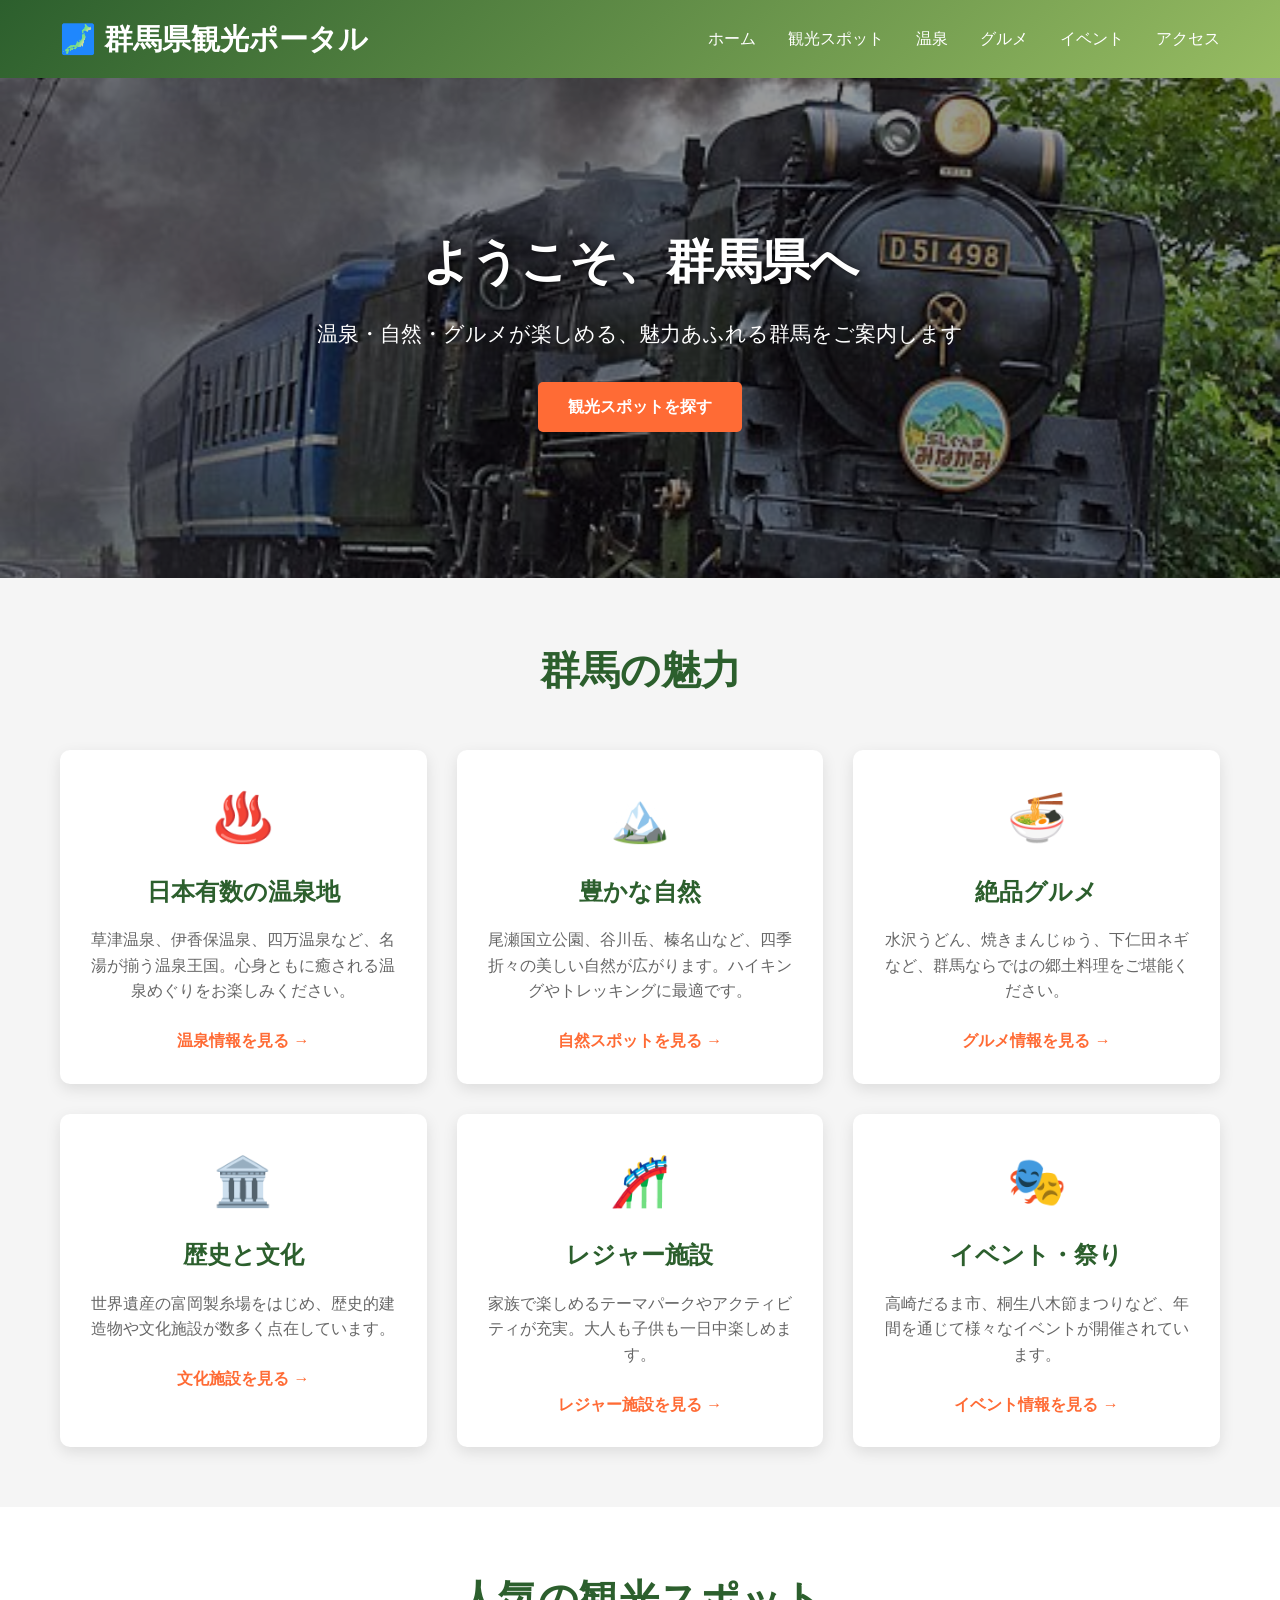
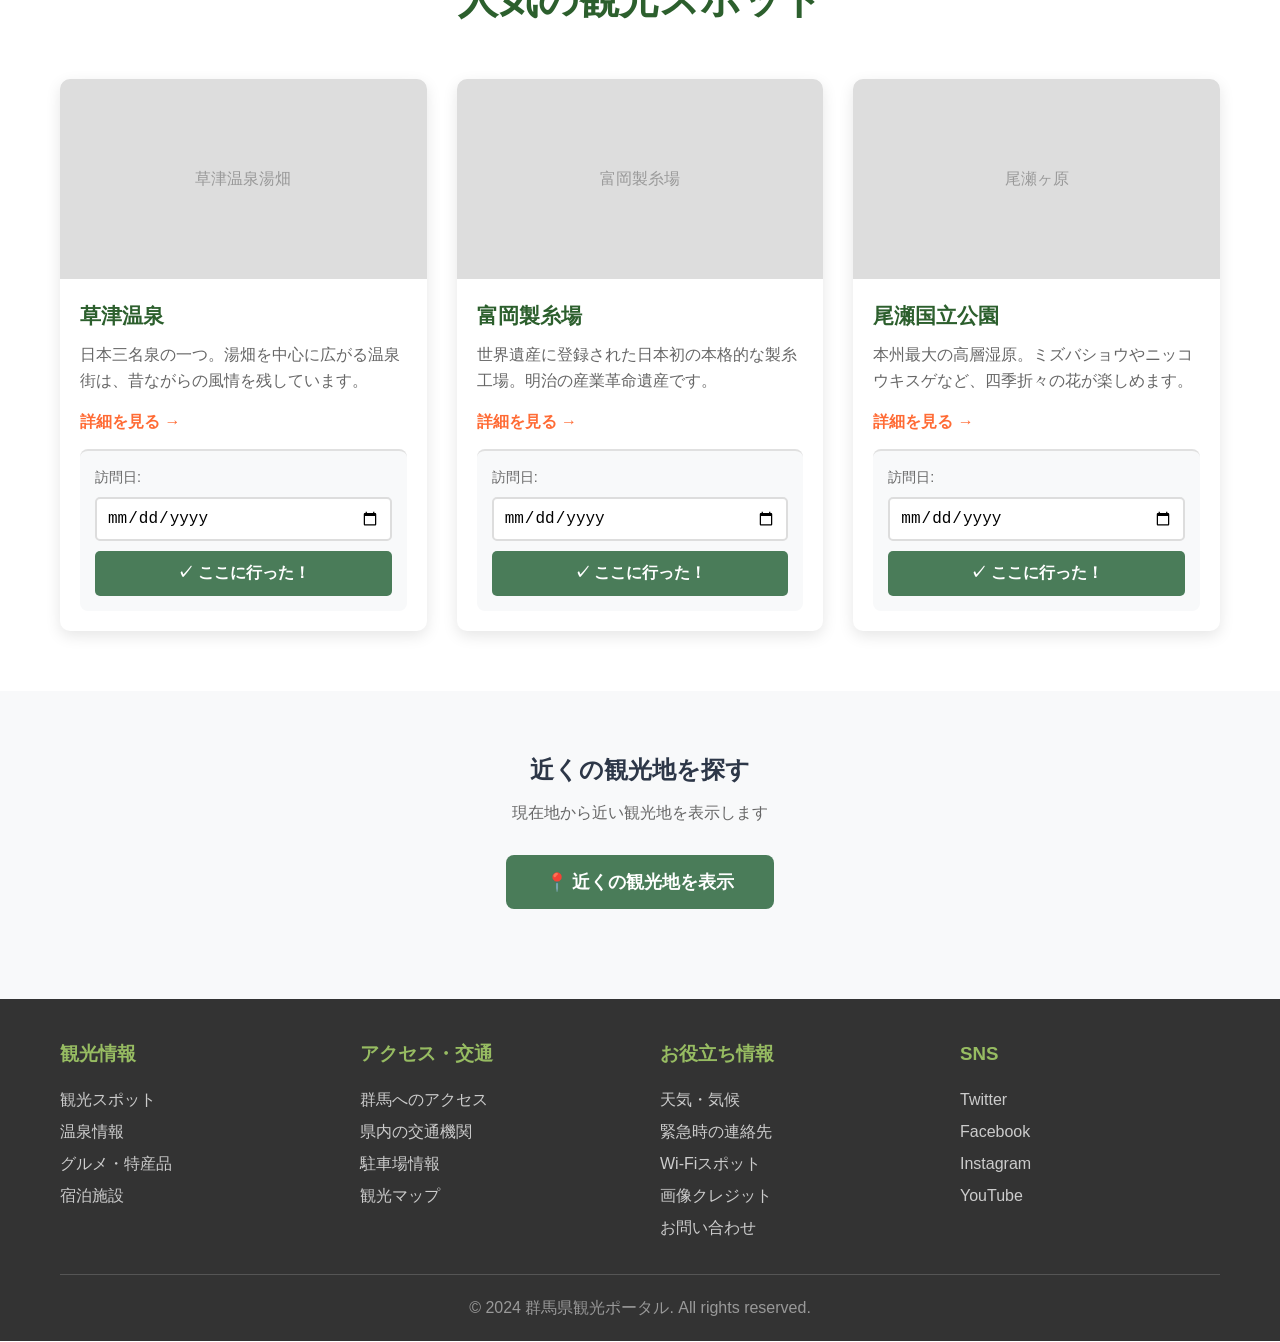
==== frontend/index.html @ a078319c "Initial commit" ====
<!DOCTYPE html>
<html lang="ja">
<head>
    <meta charset="UTF-8">
    <meta name="viewport" content="width=device-width, initial-scale=1.0">
    <title>群馬県観光ポータル - ぐんまの魅力を発見</title>
    <link rel="stylesheet" href="styles.css">
</head>
<body>
    <header>
        <div class="container">
            <div class="header-content">
                <div class="logo">🗾 群馬県観光ポータル</div>
                <nav>
                    <ul>
                        <li><a href="index.html">ホーム</a></li>
                        <li><a href="spots.html">観光スポット</a></li>
                        <li><a href="onsen.html">温泉</a></li>
                        <li><a href="gourmet.html">グルメ</a></li>
                        <li><a href="events.html">イベント</a></li>
                        <li><a href="access.html">アクセス</a></li>
                    </ul>
                </nav>
            </div>
        </div>
    </header>

    <section class="hero">
        <div class="hero-overlay"></div>
        <div class="hero-content">
            <h1>ようこそ、群馬県へ</h1>
            <p>温泉・自然・グルメが楽しめる、魅力あふれる群馬をご案内します</p>
            <a href="spots.html" class="btn">観光スポットを探す</a>
        </div>
    </section>

    <section class="features">
        <div class="container">
            <h2>群馬の魅力</h2>
            <div class="feature-grid">
                <div class="feature-card">
                    <div class="feature-icon">♨️</div>
                    <h3>日本有数の温泉地</h3>
                    <p>草津温泉、伊香保温泉、四万温泉など、名湯が揃う温泉王国。心身ともに癒される温泉めぐりをお楽しみください。</p>
                    <a href="onsen.html" class="feature-link">温泉情報を見る →</a>
                </div>
                <div class="feature-card">
                    <div class="feature-icon">🏔️</div>
                    <h3>豊かな自然</h3>
                    <p>尾瀬国立公園、谷川岳、榛名山など、四季折々の美しい自然が広がります。ハイキングやトレッキングに最適です。</p>
                    <a href="nature.html" class="feature-link">自然スポットを見る →</a>
                </div>
                <div class="feature-card">
                    <div class="feature-icon">🍜</div>
                    <h3>絶品グルメ</h3>
                    <p>水沢うどん、焼きまんじゅう、下仁田ネギなど、群馬ならではの郷土料理をご堪能ください。</p>
                    <a href="gourmet.html" class="feature-link">グルメ情報を見る →</a>
                </div>
                <div class="feature-card">
                    <div class="feature-icon">🏛️</div>
                    <h3>歴史と文化</h3>
                    <p>世界遺産の富岡製糸場をはじめ、歴史的建造物や文化施設が数多く点在しています。</p>
                    <a href="culture.html" class="feature-link">文化施設を見る →</a>
                </div>
                <div class="feature-card">
                    <div class="feature-icon">🎢</div>
                    <h3>レジャー施設</h3>
                    <p>家族で楽しめるテーマパークやアクティビティが充実。大人も子供も一日中楽しめます。</p>
                    <a href="leisure.html" class="feature-link">レジャー施設を見る →</a>
                </div>
                <div class="feature-card">
                    <div class="feature-icon">🎭</div>
                    <h3>イベント・祭り</h3>
                    <p>高崎だるま市、桐生八木節まつりなど、年間を通じて様々なイベントが開催されています。</p>
                    <a href="events.html" class="feature-link">イベント情報を見る →</a>
                </div>
            </div>
        </div>
    </section>

    <section class="popular">
        <div class="container">
            <h2>人気の観光スポット</h2>
            <div class="spot-grid">
                <div class="spot-card">
                    <div class="spot-image">草津温泉湯畑</div>
                    <div class="spot-content">
                        <h3>草津温泉</h3>
                        <p>日本三名泉の一つ。湯畑を中心に広がる温泉街は、昔ながらの風情を残しています。</p>
                        <a href="spots/kusatsu.html" class="spot-link">詳細を見る →</a>

                        <!-- チェックイン機能 -->
                        <div class="checkin-section">
                            <label for="visit-date-kusatsu">訪問日:</label>
                            <input type="date" id="visit-date-kusatsu" class="checkin-date" />
                            <button class="checkin-btn" onclick="checkIn('草津温泉', 'kusatsu')">
                                ✓ ここに行った！
                            </button>
                            <div id="checkin-display-kusatsu" class="checkin-display"></div>
                        </div>
                    </div>
                </div>
                <div class="spot-card">
                    <div class="spot-image">富岡製糸場</div>
                    <div class="spot-content">
                        <h3>富岡製糸場</h3>
                        <p>世界遺産に登録された日本初の本格的な製糸工場。明治の産業革命遺産です。</p>
                        <a href="spots/tomioka.html" class="spot-link">詳細を見る →</a>

                        <!-- チェックイン機能 -->
                        <div class="checkin-section">
                            <label for="visit-date-tomioka">訪問日:</label>
                            <input type="date" id="visit-date-tomioka" class="checkin-date" />
                            <button class="checkin-btn" onclick="checkIn('富岡製糸場', 'tomioka')">
                                ✓ ここに行った！
                            </button>
                            <div id="checkin-display-tomioka" class="checkin-display"></div>
                        </div>
                    </div>
                </div>
                <div class="spot-card">
                    <div class="spot-image">尾瀬ヶ原</div>
                    <div class="spot-content">
                        <h3>尾瀬国立公園</h3>
                        <p>本州最大の高層湿原。ミズバショウやニッコウキスゲなど、四季折々の花が楽しめます。</p>
                        <a href="spots/oze.html" class="spot-link">詳細を見る →</a>

                        <!-- チェックイン機能 -->
                        <div class="checkin-section">
                            <label for="visit-date-oze">訪問日:</label>
                            <input type="date" id="visit-date-oze" class="checkin-date" />
                            <button class="checkin-btn" onclick="checkIn('尾瀬国立公園', 'oze')">
                                ✓ ここに行った！
                            </button>
                            <div id="checkin-display-oze" class="checkin-display"></div>
                        </div>
                    </div>
                </div>
            </div>
        </div>
    </section>

    <section class="nearby-spots">
        <div class="container">
            <h2>近くの観光地を探す</h2>
            <p>現在地から近い観光地を表示します</p>
            <button id="show-nearby-btn" class="nearby-btn">📍 近くの観光地を表示</button>
            <div id="nearby-results" class="nearby-results"></div>
        </div>
    </section>

    <footer>
        <div class="container">
            <div class="footer-content">
                <div class="footer-section">
                    <h3>観光情報</h3>
                    <ul>
                        <li><a href="spots.html">観光スポット</a></li>
                        <li><a href="onsen.html">温泉情報</a></li>
                        <li><a href="gourmet.html">グルメ・特産品</a></li>
                        <li><a href="accommodation.html">宿泊施設</a></li>
                    </ul>
                </div>
                <div class="footer-section">
                    <h3>アクセス・交通</h3>
                    <ul>
                        <li><a href="access.html">群馬へのアクセス</a></li>
                        <li><a href="transport.html">県内の交通機関</a></li>
                        <li><a href="parking.html">駐車場情報</a></li>
                        <li><a href="map.html">観光マップ</a></li>
                    </ul>
                </div>
                <div class="footer-section">
                    <h3>お役立ち情報</h3>
                    <ul>
                        <li><a href="weather.html">天気・気候</a></li>
                        <li><a href="emergency.html">緊急時の連絡先</a></li>
                        <li><a href="wifi.html">Wi-Fiスポット</a></li>
                        <li><a href="credits.html">画像クレジット</a></li>
                        <li><a href="contact.html">お問い合わせ</a></li>
                    </ul>
                </div>
                <div class="footer-section">
                    <h3>SNS</h3>
                    <ul>
                        <li><a href="#">Twitter</a></li>
                        <li><a href="#">Facebook</a></li>
                        <li><a href="#">Instagram</a></li>
                        <li><a href="#">YouTube</a></li>
                    </ul>
                </div>
            </div>
            <div class="footer-bottom">
                <p>&copy; 2024 群馬県観光ポータル. All rights reserved.</p>
            </div>
        </div>
    </footer>

    <style>
        /* チェックイン機能のスタイル */
        .checkin-section {
            margin-top: 15px;
            padding: 15px;
            background: #f8f9fa;
            border-radius: 8px;
            border-top: 2px solid #e0e0e0;
        }

        .checkin-section label {
            display: block;
            font-size: 0.9rem;
            color: #666;
            margin-bottom: 8px;
            font-weight: 500;
        }

        .checkin-date {
            width: 100%;
            padding: 10px;
            border: 2px solid #ddd;
            border-radius: 5px;
            font-size: 1rem;
            margin-bottom: 10px;
            transition: border-color 0.3s;
        }

        .checkin-date:focus {
            outline: none;
            border-color: #4a7c59;
        }

        .checkin-btn {
            width: 100%;
            padding: 12px;
            background: #4a7c59;
            color: white;
            border: none;
            border-radius: 5px;
            font-size: 1rem;
            font-weight: bold;
            cursor: pointer;
            transition: background 0.3s;
        }

        .checkin-btn:hover {
            background: #3a6249;
        }

        .checkin-btn:active {
            transform: scale(0.98);
        }

        .checkin-display {
            margin-top: 10px;
            padding: 10px;
            background: #e8f5e9;
            border-left: 4px solid #4a7c59;
            border-radius: 4px;
            font-size: 0.9rem;
            color: #2e7d32;
            font-weight: 500;
            display: none;
        }

        .checkin-display.show {
            display: block;
        }

        /* 近くの観光地セクションのスタイル */
        .nearby-spots {
            padding: 60px 0;
            background: #f8f9fa;
        }

        .nearby-spots h2 {
            text-align: center;
            color: #2d3748;
            margin-bottom: 10px;
        }

        .nearby-spots p {
            text-align: center;
            color: #666;
            margin-bottom: 30px;
        }

        .nearby-btn {
            display: block;
            margin: 0 auto 30px;
            padding: 15px 40px;
            background: #4a7c59;
            color: white;
            border: none;
            border-radius: 8px;
            font-size: 1.1rem;
            font-weight: bold;
            cursor: pointer;
            transition: background 0.3s;
        }

        .nearby-btn:hover {
            background: #3a6249;
        }

        .nearby-results {
            max-width: 800px;
            margin: 0 auto;
        }

        .nearby-spot-item {
            background: white;
            padding: 20px;
            margin-bottom: 15px;
            border-radius: 8px;
            box-shadow: 0 2px 4px rgba(0,0,0,0.1);
            display: flex;
            justify-content: space-between;
            align-items: center;
        }

        .nearby-spot-name {
            font-size: 1.1rem;
            font-weight: bold;
            color: #2d3748;
        }

        .nearby-spot-distance {
            font-size: 1rem;
            color: #4a7c59;
            font-weight: bold;
        }

        .nearby-loading {
            text-align: center;
            padding: 40px;
            color: #666;
            font-size: 1.1rem;
        }

        .nearby-error {
            text-align: center;
            padding: 40px;
            color: #e53e3e;
            font-size: 1.1rem;
        }
    </style>

    <script>
        /**
         * チェックイン機能
         * バグ: 未来の日付でもチェックインできてしまう
         */
        function checkIn(spotName, spotId) {
            const dateInput = document.getElementById(`visit-date-${spotId}`);
            const selectedDate = dateInput.value;

            // 日付が選択されていないかチェックしていない
            // 未来の日付かどうかをチェックしていない

            if (selectedDate) {
                // localStorageに保存
                const checkinData = {
                    spot: spotName,
                    date: selectedDate,
                    checkedAt: new Date().toISOString()
                };

                localStorage.setItem(`checkin_${spotId}`, JSON.stringify(checkinData));

                alert(`${spotName}へのチェックインを記録しました！\n訪問日: ${selectedDate}`);

                // 日付入力をクリア
                dateInput.value = '';

                // 表示を更新
                updateCheckinDisplay(spotId);
            } else {
                alert('訪問日を選択してください');
            }
        }

        /**
         * チェックイン履歴の表示を更新
         */
        function updateCheckinDisplay(spotId) {
            const checkinData = localStorage.getItem(`checkin_${spotId}`);
            const displayElement = document.getElementById(`checkin-display-${spotId}`);

            if (checkinData && displayElement) {
                const data = JSON.parse(checkinData);
                displayElement.textContent = `✓ ${data.date} に訪問済み`;
                displayElement.classList.add('show');
            }
        }

        // ページ読み込み時に過去のチェックイン情報を表示
        window.addEventListener('DOMContentLoaded', function() {
            const spots = ['kusatsu', 'tomioka', 'oze'];
            spots.forEach(spotId => {
                updateCheckinDisplay(spotId);
            });

            // 近くの観光地表示ボタンのイベントリスナー
            const showNearbyBtn = document.getElementById('show-nearby-btn');
            if (showNearbyBtn) {
                showNearbyBtn.addEventListener('click', showNearbySpots);
            }
        });

        /**
         * 近くの観光地を表示する機能
         * formatDistance関数がundefinedを返すため、距離が正しく表示されない
         */
        async function showNearbySpots() {
            const resultsDiv = document.getElementById('nearby-results');

            // ローディング表示
            resultsDiv.innerHTML = '<div class="nearby-loading">現在地を取得中...</div>';

            // Geolocation APIで現在地を取得
            if (navigator.geolocation) {
                navigator.geolocation.getCurrentPosition(
                    async function(position) {
                        const lat = position.coords.latitude;
                        const lon = position.coords.longitude;

                        // ローディング表示を更新
                        resultsDiv.innerHTML = '<div class="nearby-loading">近くの観光地を検索中...</div>';

                        try {
                            // API呼び出し（api-client.jsを読み込む必要がある）
                            const response = await fetch(`/api/spots/nearby?lat=${lat}&lon=${lon}`);
                            const spots = await response.json();

                            // 結果を表示
                            if (spots.length === 0) {
                                resultsDiv.innerHTML = '<div class="nearby-error">近くの観光地が見つかりませんでした</div>';
                            } else {
                                let html = '';
                                spots.forEach(spot => {
                                    // formatDistance関数がundefinedを返す
                                    const distance = formatDistance(spot.distance);
                                    html += `
                                        <div class="nearby-spot-item">
                                            <div class="nearby-spot-name">${spot.spot_name}</div>
                                            <div class="nearby-spot-distance">${distance}</div>
                                        </div>
                                    `;
                                });
                                resultsDiv.innerHTML = html;
                            }
                        } catch (error) {
                            console.error('エラー:', error);
                            resultsDiv.innerHTML = '<div class="nearby-error">観光地の取得に失敗しました</div>';
                        }
                    },
                    function(error) {
                        console.error('位置情報取得エラー:', error);
                        resultsDiv.innerHTML = '<div class="nearby-error">現在地を取得できませんでした。位置情報の使用を許可してください。</div>';
                    }
                );
            } else {
                resultsDiv.innerHTML = '<div class="nearby-error">お使いのブラウザは位置情報に対応していません</div>';
            }
        }
    </script>

    <!-- api-client.jsを読み込む -->
    <script src="api-client.js"></script>
</body>
</html>
---- frontend/styles.css ----
* {
    margin: 0;
    padding: 0;
    box-sizing: border-box;
}

body {
    font-family: 'Helvetica Neue', Arial, 'Hiragino Sans', Meiryo, sans-serif;
    line-height: 1.6;
    color: #333;
}

header {
    background: linear-gradient(135deg, #2c5f2d 0%, #97bc62 100%);
    color: white;
    padding: 1rem 0;
    box-shadow: 0 2px 5px rgba(0,0,0,0.1);
}

.container {
    max-width: 1200px;
    margin: 0 auto;
    padding: 0 20px;
}

.header-content {
    display: flex;
    justify-content: space-between;
    align-items: center;
}

.logo {
    font-size: 1.8rem;
    font-weight: bold;
}

nav ul {
    display: flex;
    list-style: none;
    gap: 2rem;
}

nav a {
    color: white;
    text-decoration: none;
    transition: opacity 0.3s;
}

nav a:hover {
    opacity: 0.8;
}

.hero {
    background: url('assets/images/ui/hero-bg.jpg') center/cover;
    height: 500px;
    display: flex;
    align-items: center;
    justify-content: center;
    text-align: center;
    color: white;
    position: relative;
    background-color: #4a7c59;
}

.hero-overlay {
    background: rgba(0,0,0,0.4);
    position: absolute;
    top: 0;
    left: 0;
    right: 0;
    bottom: 0;
}

.hero-content {
    position: relative;
    z-index: 1;
}

.hero h1 {
    font-size: 3rem;
    margin-bottom: 1rem;
    text-shadow: 2px 2px 4px rgba(0,0,0,0.5);
}

.hero p {
    font-size: 1.3rem;
    margin-bottom: 2rem;
}

.btn {
    display: inline-block;
    padding: 12px 30px;
    background: #ff6b35;
    color: white;
    text-decoration: none;
    border-radius: 5px;
    transition: background 0.3s;
    font-weight: bold;
}

.btn:hover {
    background: #e55a2b;
}

.features {
    padding: 60px 0;
    background: #f5f5f5;
}

.features h2 {
    text-align: center;
    font-size: 2.5rem;
    margin-bottom: 3rem;
    color: #2c5f2d;
}

.feature-grid {
    display: grid;
    grid-template-columns: repeat(auto-fit, minmax(300px, 1fr));
    gap: 30px;
}

.feature-card {
    background: white;
    padding: 30px;
    border-radius: 10px;
    box-shadow: 0 5px 15px rgba(0,0,0,0.1);
    transition: transform 0.3s, box-shadow 0.3s;
    text-align: center;
}

.feature-card:hover {
    transform: translateY(-5px);
    box-shadow: 0 10px 25px rgba(0,0,0,0.15);
}

.feature-icon {
    font-size: 3rem;
    margin-bottom: 1rem;
}

.feature-card h3 {
    font-size: 1.5rem;
    margin-bottom: 1rem;
    color: #2c5f2d;
}

.feature-card p {
    color: #666;
    margin-bottom: 1.5rem;
}

.feature-link {
    color: #ff6b35;
    text-decoration: none;
    font-weight: bold;
    display: inline-flex;
    align-items: center;
    gap: 5px;
}

.feature-link:hover {
    text-decoration: underline;
}

.popular {
    padding: 60px 0;
}

.popular h2 {
    text-align: center;
    font-size: 2.5rem;
    margin-bottom: 3rem;
    color: #2c5f2d;
}

.spot-grid {
    display: grid;
    grid-template-columns: repeat(auto-fit, minmax(350px, 1fr));
    gap: 30px;
}

.spot-card {
    background: white;
    border-radius: 10px;
    overflow: hidden;
    box-shadow: 0 5px 15px rgba(0,0,0,0.1);
    transition: transform 0.3s;
}

.spot-card:hover {
    transform: scale(1.03);
}

.spot-image {
    height: 200px;
    background: #ddd;
    display: flex;
    align-items: center;
    justify-content: center;
    color: #999;
}

.spot-content {
    padding: 20px;
}

.spot-content h3 {
    font-size: 1.3rem;
    margin-bottom: 10px;
    color: #2c5f2d;
}

.spot-content p {
    color: #666;
    margin-bottom: 15px;
}

.spot-link {
    color: #ff6b35;
    text-decoration: none;
    font-weight: bold;
}

footer {
    background: #333;
    color: white;
    padding: 40px 0 20px;
}

.footer-content {
    display: grid;
    grid-template-columns: repeat(auto-fit, minmax(250px, 1fr));
    gap: 40px;
    margin-bottom: 30px;
}

.footer-section h3 {
    margin-bottom: 15px;
    color: #97bc62;
}

.footer-section ul {
    list-style: none;
}

.footer-section a {
    color: #ccc;
    text-decoration: none;
    line-height: 2;
}

.footer-section a:hover {
    color: white;
}

.footer-bottom {
    text-align: center;
    padding-top: 20px;
    border-top: 1px solid #555;
    color: #999;
}

@media (max-width: 768px) {
    .header-content {
        flex-direction: column;
        gap: 1rem;
    }

    nav ul {
        flex-direction: column;
        gap: 1rem;
        text-align: center;
    }

    .hero h1 {
        font-size: 2rem;
    }

    .hero p {
        font-size: 1rem;
    }
}
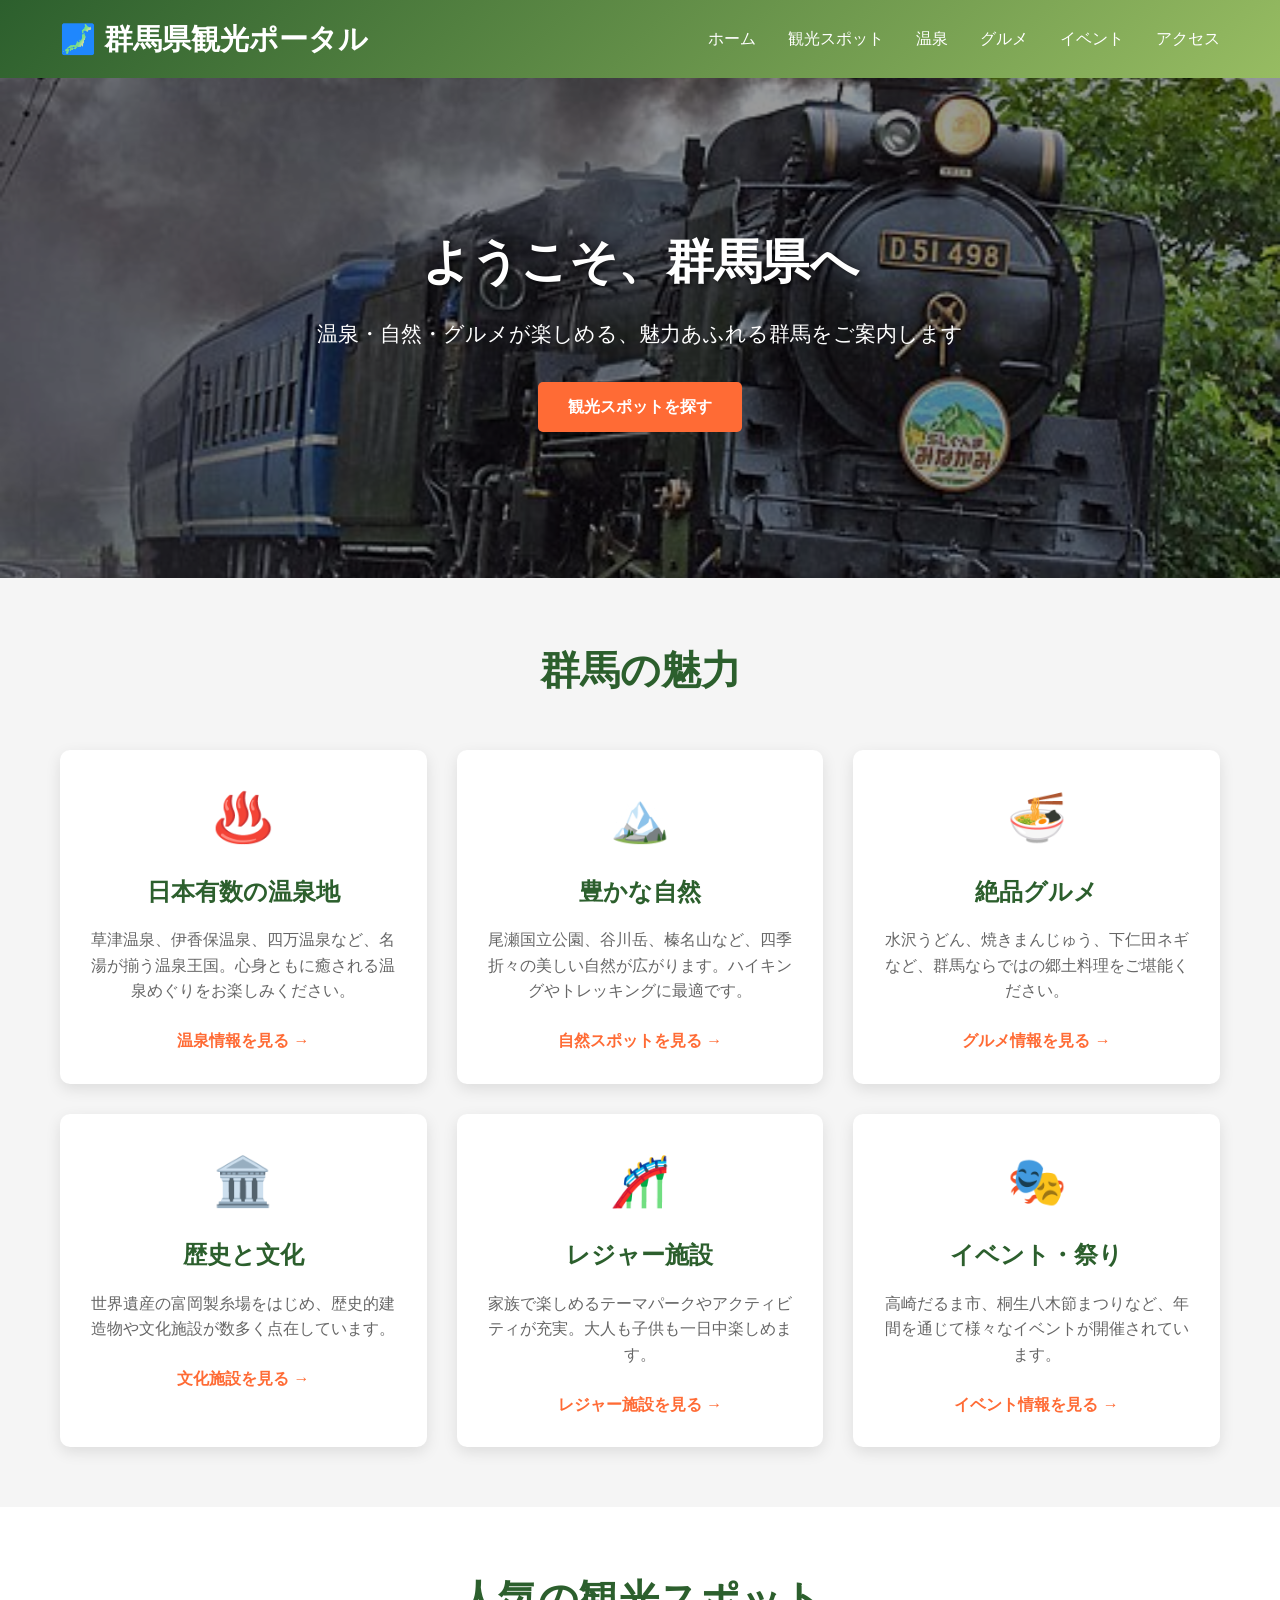
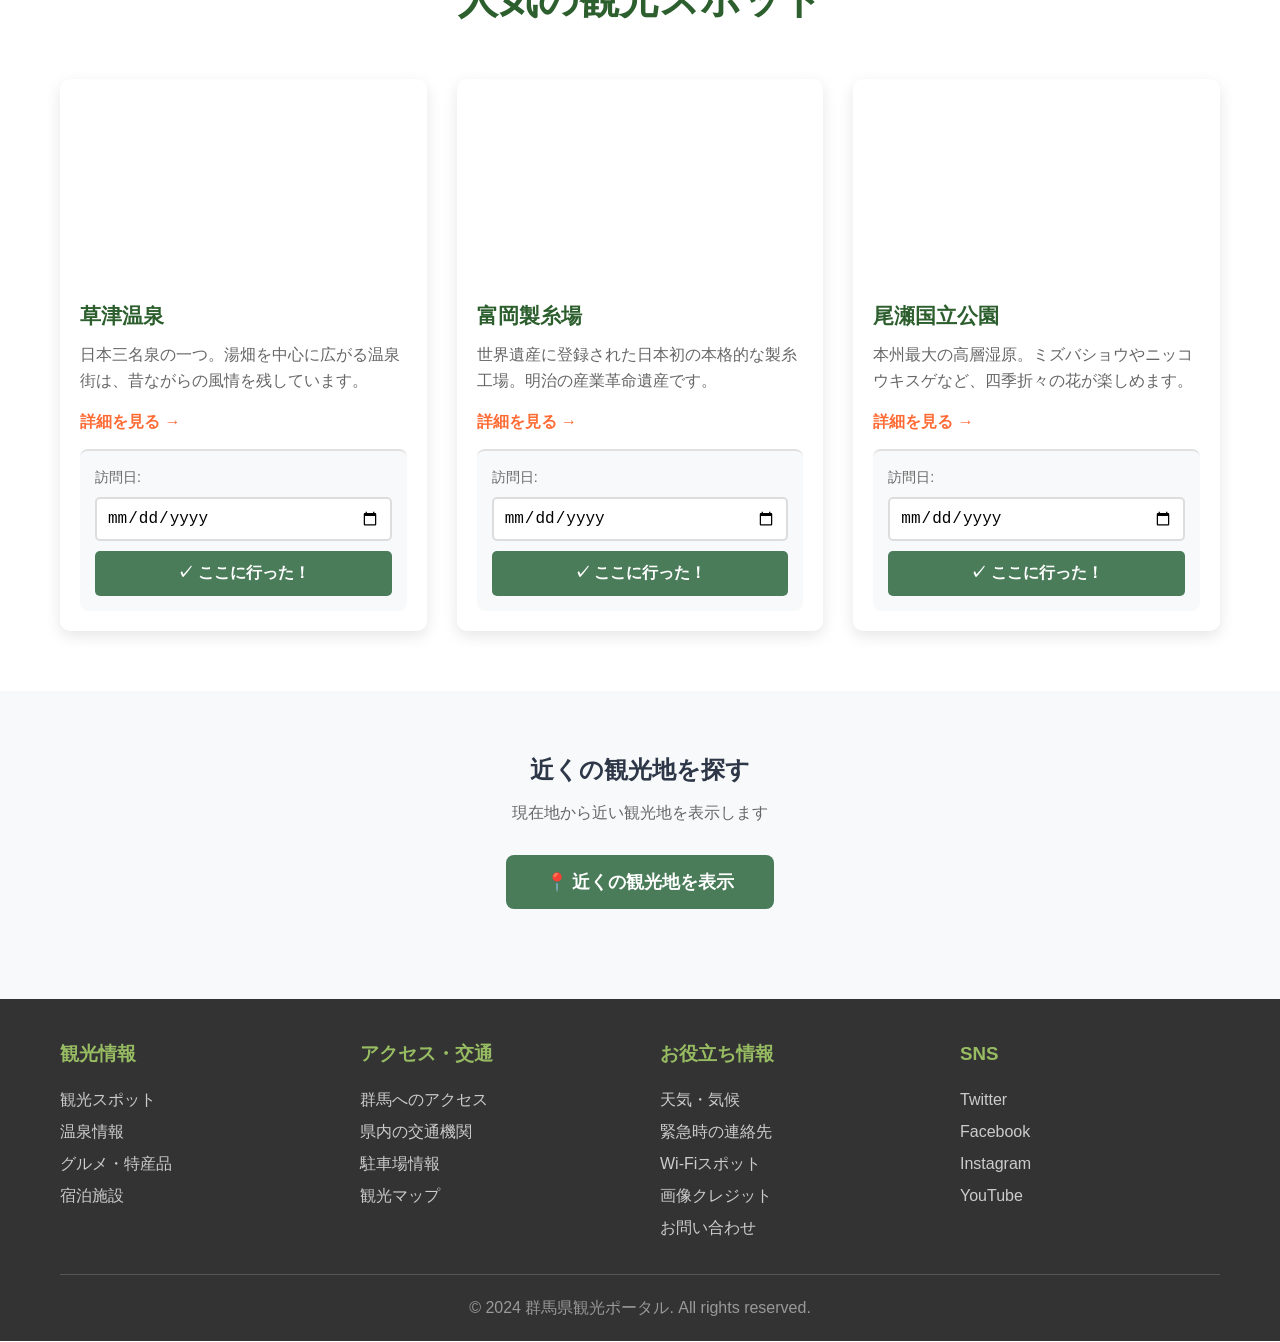
==== commit b09124f3: "「人気の観光スポット」の各項目にYouTube動画を埋め込み。" ====
--- a/frontend/index.html
+++ b/frontend/index.html
@@ -83,7 +83,13 @@
             <h2>人気の観光スポット</h2>
             <div class="spot-grid">
                 <div class="spot-card">
-                    <div class="spot-image">草津温泉湯畑</div>
+                        <iframe width="100%" height="200"
+                            src="https://www.youtube.com/embed/GrEEoEmmrKs"
+                            frameborder="0"
+                            allow="accelerometer; autoplay; clipboard-write; encrypted-media; gyroscope; picture-in-picture"
+                            allowfullscreen
+                            style="display: block;">
+                        </iframe>
                     <div class="spot-content">
                         <h3>草津温泉</h3>
                         <p>日本三名泉の一つ。湯畑を中心に広がる温泉街は、昔ながらの風情を残しています。</p>
@@ -101,7 +107,13 @@
                     </div>
                 </div>
                 <div class="spot-card">
-                    <div class="spot-image">富岡製糸場</div>
+                        <iframe width="100%" height="200"
+                            src="https://www.youtube.com/embed/OFg0mXRNDpI"
+                            frameborder="0"
+                            allow="accelerometer; autoplay; clipboard-write; encrypted-media; gyroscope; picture-in-picture"
+                            allowfullscreen
+                            style="display: block;">
+                        </iframe>
                     <div class="spot-content">
                         <h3>富岡製糸場</h3>
                         <p>世界遺産に登録された日本初の本格的な製糸工場。明治の産業革命遺産です。</p>
@@ -119,7 +131,13 @@
                     </div>
                 </div>
                 <div class="spot-card">
-                    <div class="spot-image">尾瀬ヶ原</div>
+                        <iframe width="100%" height="200"
+                            src="https://www.youtube.com/embed/o7zDfKZrlJ8"
+                            frameborder="0"
+                            allow="accelerometer; autoplay; clipboard-write; encrypted-media; gyroscope; picture-in-picture"
+                            allowfullscreen
+                            style="display: block;">
+                        </iframe>
                     <div class="spot-content">
                         <h3>尾瀬国立公園</h3>
                         <p>本州最大の高層湿原。ミズバショウやニッコウキスゲなど、四季折々の花が楽しめます。</p>
